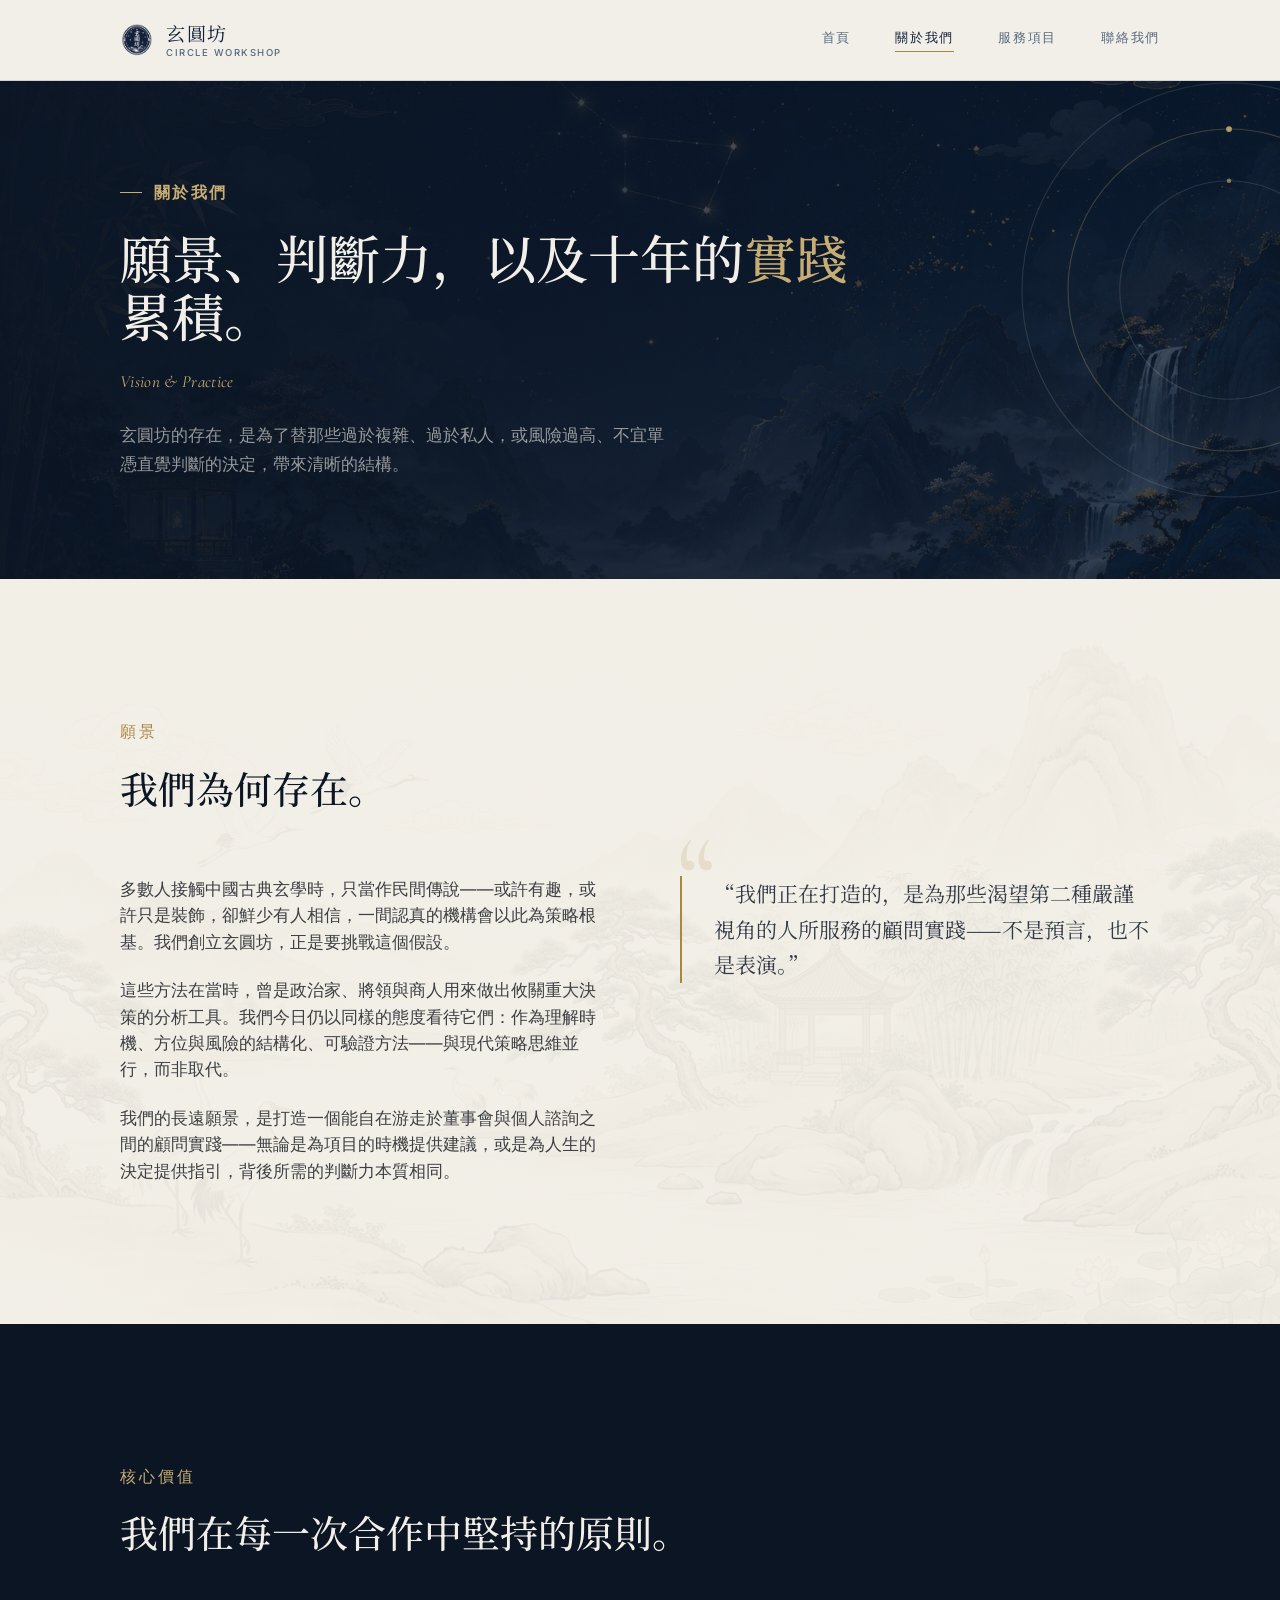
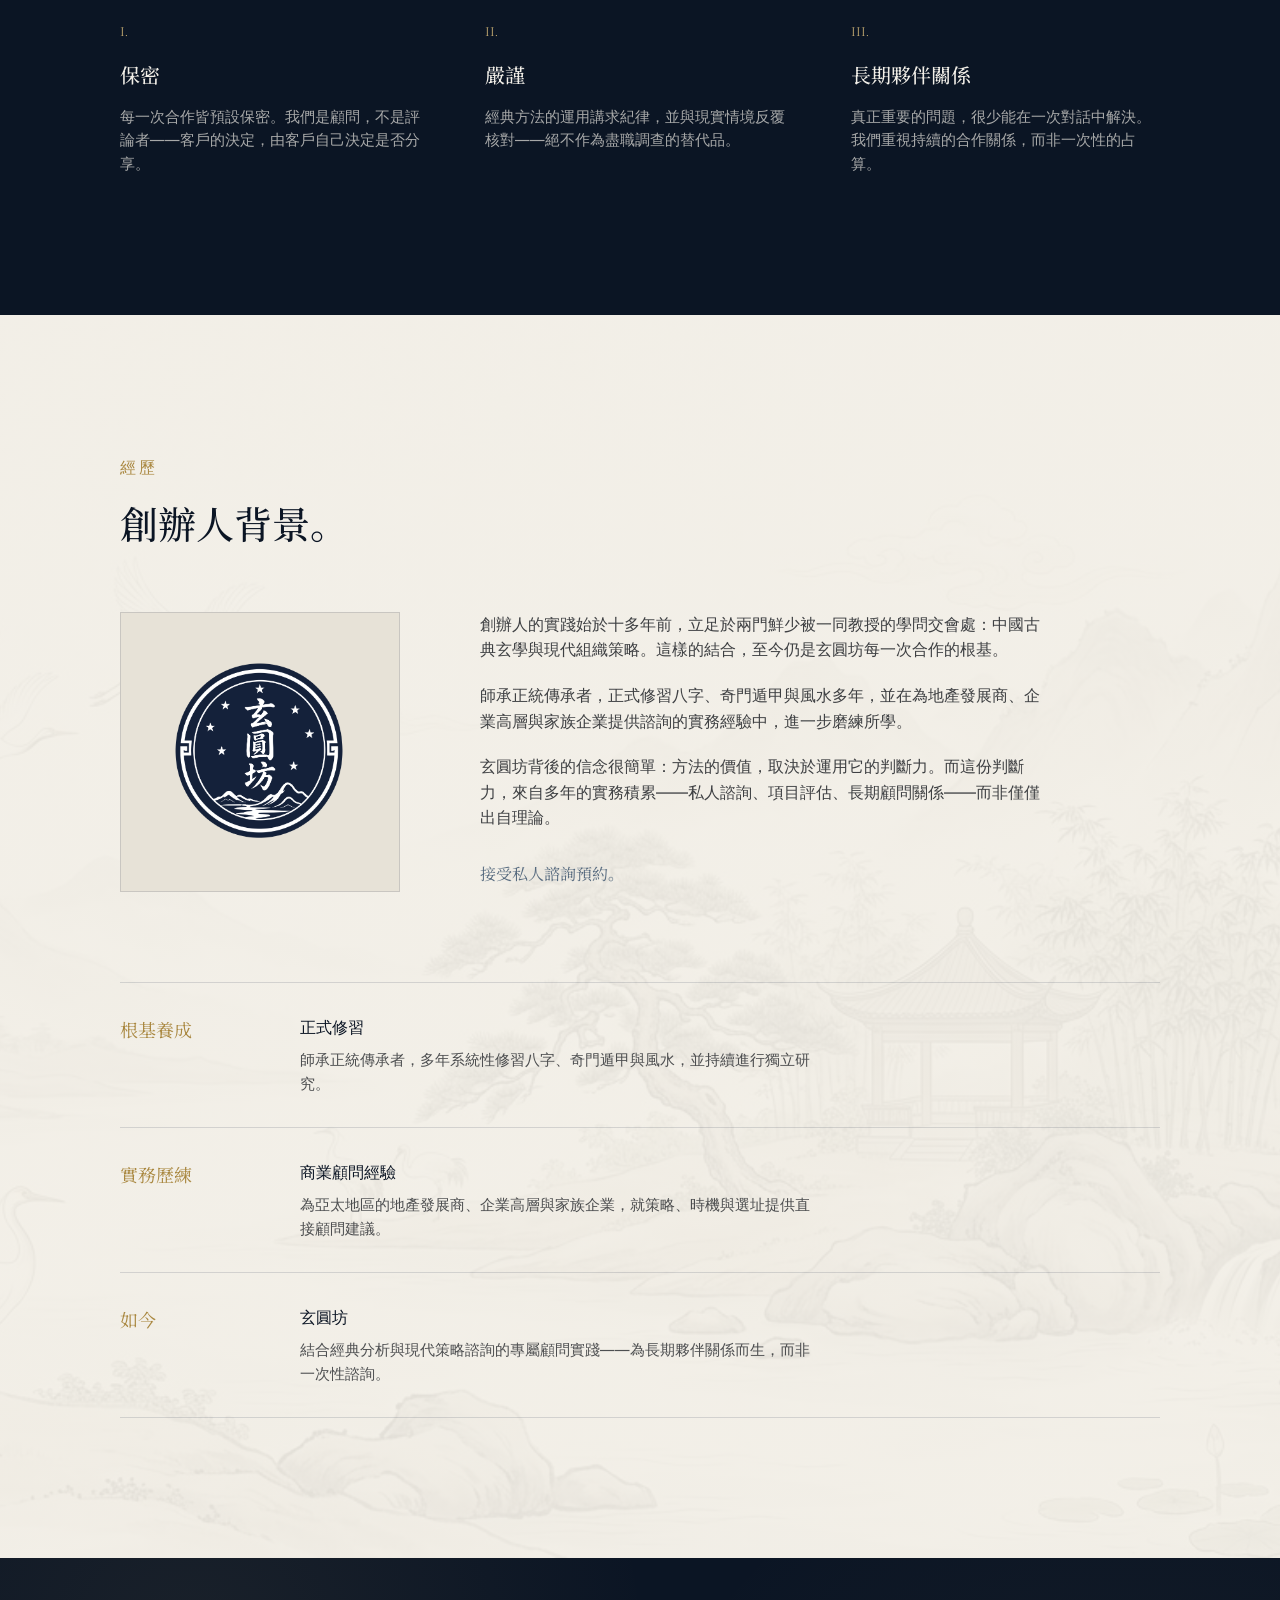
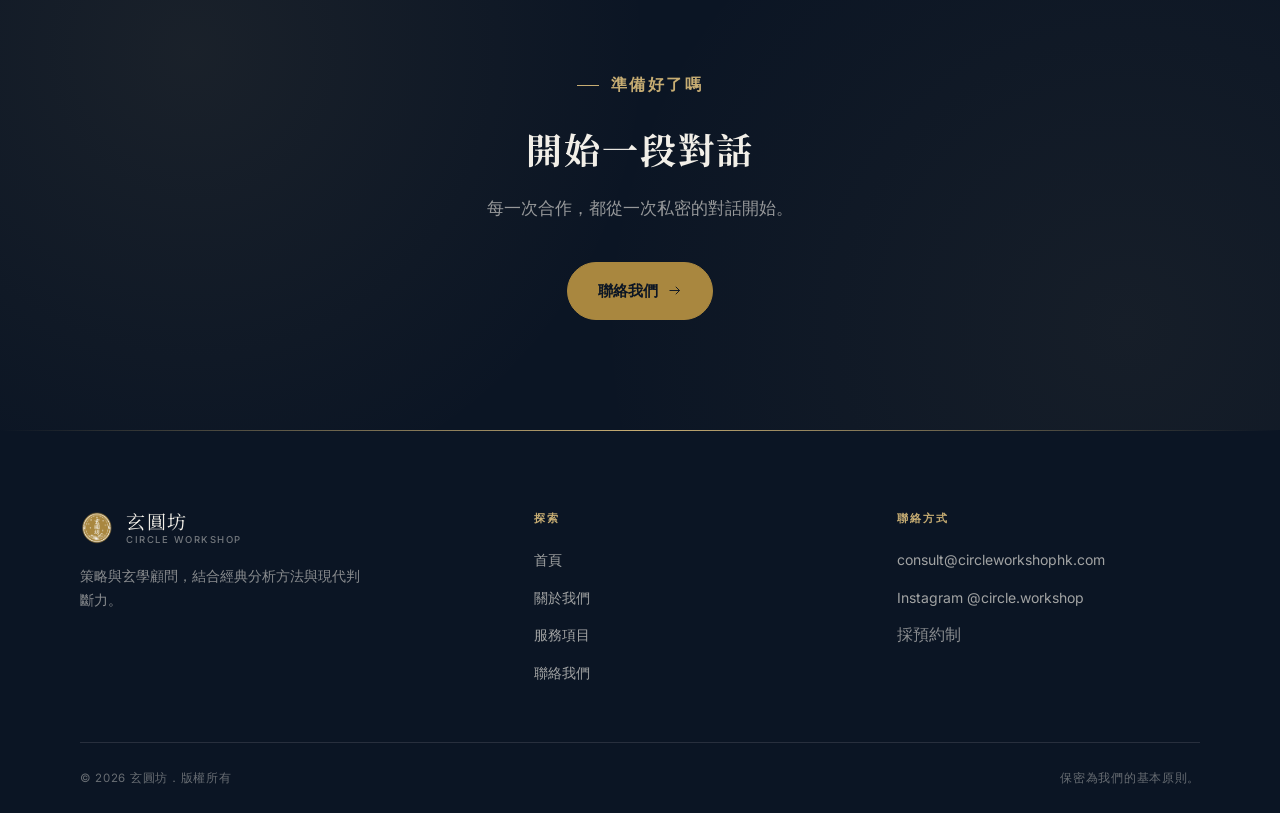
==== about.html @ 32c82531 "Add files via upload" ====
<!DOCTYPE html>
<html lang="zh-Hant">
<head>
<meta charset="UTF-8">
<meta name="viewport" content="width=device-width, initial-scale=1.0">
<title>關於我們 — 玄圓坊</title>
<link rel="icon" href="images/logo.png">
<link rel="preconnect" href="https://fonts.googleapis.com">
<link rel="preconnect" href="https://fonts.gstatic.com" crossorigin>
<link href="https://fonts.googleapis.com/css2?family=Noto+Serif+SC:wght@300;400;600&family=Cormorant+Garamond:ital,wght@0,500;0,600;1,400&family=Inter:wght@300;400;500;600&display=swap" rel="stylesheet">
<link rel="stylesheet" href="style.css">
</head>
<body>

<header id="siteHeader">
  <nav class="wrap">
    <a href="index.html" class="brand-mark">
      <img src="images/logo.png" alt="玄圓坊">
      <span class="brand-text">
        <span class="brand-cn">玄圓坊</span>
        <span class="brand-en">Circle Workshop</span>
      </span>
    </a>
    <div class="nav-links" id="navLinks">
      <a href="index.html">首頁</a>
      <a href="about.html" class="active">關於我們</a>
      <a href="services.html">服務項目</a>
      <a href="contact.html">聯絡我們</a>
    </div>
    <button class="nav-toggle" id="navToggle" aria-label="Toggle menu">
      <span></span><span></span><span></span>
    </button>
  </nav>
</header>

<section class="page-hero">
  <div class="wrap">
    <div class="page-hero-decor" aria-hidden="true">
      <svg viewBox="0 0 400 400" fill="none">
        <circle class="orbit-ring" cx="200" cy="200" r="180"/>
        <circle class="orbit-ring gold arc-draw" cx="200" cy="200" r="140"/>
        <circle class="orbit-ring" cx="200" cy="200" r="95"/>
        <g class="orbit-spin-mid" style="transform-origin:200px 200px;">
          <circle class="orbit-dot" cx="380" cy="200" r="3"/>
        </g>
        <g class="orbit-spin-slow" style="transform-origin:200px 200px;">
          <circle class="orbit-dot" cx="200" cy="60" r="2.5"/>
        </g>
        <g class="orbit-spin-fast" style="transform-origin:200px 200px;">
          <circle class="orbit-dot" cx="200" cy="105" r="2" opacity="0.7"/>
        </g>
      </svg>
    </div>
    <div class="eyebrow">關於我們</div>
    <h1>願景、判斷力，以及十年的<em style="font-style:normal;color:var(--gold-soft);">實踐</em>累積。</h1>
    <div class="cn-sub">Vision &amp; Practice</div>
    <p class="lede">玄圓坊的存在，是為了替那些過於複雜、過於私人，或風險過高、不宜單憑直覺判斷的決定，帶來清晰的結構。</p>
  </div>
</section>

<section class="philosophy">
  <div class="wrap">
    <div class="section-head reveal">
      <div class="section-eyebrow">願景</div>
      <h2 class="section-title">我們為何存在。</h2>
    </div>
    <div class="philosophy-grid">
      <div class="reveal">
        <p>多數人接觸中國古典玄學時，只當作民間傳說——或許有趣，或許只是裝飾，卻鮮少有人相信，一間認真的機構會以此為策略根基。我們創立玄圓坊，正是要挑戰這個假設。</p>
        <p>這些方法在當時，曾是政治家、將領與商人用來做出攸關重大決策的分析工具。我們今日仍以同樣的態度看待它們：作為理解時機、方位與風險的結構化、可驗證方法——與現代策略思維並行，而非取代。</p>
        <p>我們的長遠願景，是打造一個能自在游走於董事會與個人諮詢之間的顧問實踐——無論是為項目的時機提供建議，或是為人生的決定提供指引，背後所需的判斷力本質相同。</p>
      </div>
      <div class="reveal quote-block">
        <p>&ldquo;我們正在打造的，是為那些渴望第二種嚴謹視角的人所服務的顧問實踐——不是預言，也不是表演。&rdquo;</p>
      </div>
    </div>
  </div>
</section>

<section class="values">
  <div class="wrap">
    <div class="section-head reveal">
      <div class="section-eyebrow">核心價值</div>
      <h2 class="section-title">我們在每一次合作中堅持的原則。</h2>
    </div>
    <div class="value-grid reveal">
      <div class="value-item">
        <div class="v-num">I.</div>
        <h3>保密</h3>
        <p>每一次合作皆預設保密。我們是顧問，不是評論者——客戶的決定，由客戶自己決定是否分享。</p>
      </div>
      <div class="value-item">
        <div class="v-num">II.</div>
        <h3>嚴謹</h3>
        <p>經典方法的運用講求紀律，並與現實情境反覆核對——絕不作為盡職調查的替代品。</p>
      </div>
      <div class="value-item">
        <div class="v-num">III.</div>
        <h3>長期夥伴關係</h3>
        <p>真正重要的問題，很少能在一次對話中解決。我們重視持續的合作關係，而非一次性的占算。</p>
      </div>
    </div>
  </div>
</section>

<section id="founder" class="founder">
  <div class="wrap">
    <div class="section-head reveal">
      <div class="section-eyebrow">經歷</div>
      <h2 class="section-title">創辦人背景。</h2>
    </div>
    <div class="founder-grid">
      <div class="reveal founder-mark">
        <img src="images/logo.png" alt="玄圓坊">
      </div>
      <div class="reveal founder-copy">
        <p>創辦人的實踐始於十多年前，立足於兩門鮮少被一同教授的學問交會處：中國古典玄學與現代組織策略。這樣的結合，至今仍是玄圓坊每一次合作的根基。</p>
        <p>師承正統傳承者，正式修習八字、奇門遁甲與風水多年，並在為地產發展商、企業高層與家族企業提供諮詢的實務經驗中，進一步磨練所學。</p>
        <p>玄圓坊背後的信念很簡單：方法的價值，取決於運用它的判斷力。而這份判斷力，來自多年的實務積累——私人諮詢、項目評估、長期顧問關係——而非僅僅出自理論。</p>
        <div class="founder-signoff">接受私人諮詢預約。</div>
      </div>
    </div>

    <div class="timeline reveal" style="margin-top:90px;">
      <div class="timeline-row">
        <div class="t-year">根基養成</div>
        <div class="t-copy">
          <h4>正式修習</h4>
          <p>師承正統傳承者，多年系統性修習八字、奇門遁甲與風水，並持續進行獨立研究。</p>
        </div>
      </div>
      <div class="timeline-row">
        <div class="t-year">實務歷練</div>
        <div class="t-copy">
          <h4>商業顧問經驗</h4>
          <p>為亞太地區的地產發展商、企業高層與家族企業，就策略、時機與選址提供直接顧問建議。</p>
        </div>
      </div>
      <div class="timeline-row">
        <div class="t-year">如今</div>
        <div class="t-copy">
          <h4>玄圓坊</h4>
          <p>結合經典分析與現代策略諮詢的專屬顧問實踐——為長期夥伴關係而生，而非一次性諮詢。</p>
        </div>
      </div>
    </div>
  </div>
</section>

<section class="cta-banner">
  <div class="wrap" style="text-align:center;">
    <div class="cta-eyebrow reveal in-view">準備好了嗎</div>
    <h2 class="cta-title reveal in-view">開始一段對話</h2>
    <p class="cta-sub reveal in-view">每一次合作，都從一次私密的對話開始。</p>
    <div class="cta-buttons reveal in-view">
      <a class="btn" href="contact.html">聯絡我們
        <svg viewBox="0 0 24 24" fill="none" stroke="currentColor" stroke-width="1.5"><path d="M4 12h16M14 6l6 6-6 6"/></svg>
      </a>
    </div>
  </div>
</section>

<footer>
  <div class="wrap footer-main">
    <div class="footer-brand">
      <div class="brand-mark">
        <img src="images/logo-gold.png" alt="玄圓坊">
        <span class="brand-text">
          <span class="brand-cn">玄圓坊</span>
          <span class="brand-en">Circle Workshop</span>
        </span>
      </div>
      <p>策略與玄學顧問，結合經典分析方法與現代判斷力。</p>
    </div>
    <div class="footer-col">
      <h4>探索</h4>
      <ul>
        <li><a href="index.html">首頁</a></li>
        <li><a href="about.html">關於我們</a></li>
        <li><a href="services.html">服務項目</a></li>
        <li><a href="contact.html">聯絡我們</a></li>
      </ul>
    </div>
    <div class="footer-col">
      <h4>聯絡方式</h4>
      <ul>
        <li><a href="mailto:consult@circleworkshophk.com">consult@circleworkshophk.com</a></li>
        <li><a href="https://instagram.com/circle.workshop" target="_blank" rel="noopener">Instagram @circle.workshop</a></li>
        <li>採預約制</li>
      </ul>
    </div>
  </div>
  <div class="wrap footer-bottom">
    <div>&copy; 2026 玄圓坊．版權所有</div>
    <div>保密為我們的基本原則。</div>
  </div>
</footer>

<script src="script.js"></script>
</body>
</html>
---- style.css ----
:root{
  --navy: #14213A;
  --navy-deep: #0B1524;
  --blue-grey: #55697E;
  --paper: #F2EFE8;
  --paper-dim: #E7E2D7;
  --gold: #A9873F;
  --gold-soft: #C7AD73;
  --ink: #171A1F;
  --line: rgba(20,33,58,0.14);
  --serif-cn: 'Noto Serif SC', serif;
  --serif-en: 'Cormorant Garamond', serif;
  --sans: 'Inter', -apple-system, sans-serif;
}

*{ margin:0; padding:0; box-sizing:border-box; }
html{ scroll-behavior:smooth; }

body{
  background:var(--paper);
  color:var(--ink);
  font-family:var(--sans);
  font-weight:400;
  line-height:1.6;
  overflow-x:hidden;
}

a{ color:inherit; text-decoration:none; }
::selection{ background:var(--gold-soft); color:var(--navy-deep); }
a:focus-visible, button:focus-visible, input:focus-visible, textarea:focus-visible{
  outline:2px solid var(--gold);
  outline-offset:4px;
}

.wrap{ max-width:1120px; margin:0 auto; padding:0 40px; }

/* ---------- NAV ---------- */
header{
  position:fixed; top:0; left:0; right:0; z-index:100;
  padding:22px 0;
  background:var(--paper);
  border-bottom:1px solid var(--line);
  transition:padding .4s ease, box-shadow .4s ease;
}
header.scrolled{
  padding:14px 0;
  box-shadow:0 8px 24px -18px rgba(11,21,36,0.25);
  border-bottom:1px solid var(--line);
}
nav.wrap{ display:flex; align-items:center; justify-content:space-between; }
.brand-mark{
  display:flex; align-items:center; gap:12px;
  font-family:var(--serif-cn); font-size:19px; letter-spacing:0.08em; color:var(--navy);
}
.brand-mark svg{ width:26px; height:26px; display:block; }
.brand-mark img{ width:34px; height:34px; display:block; }
.brand-text{ display:flex; flex-direction:column; line-height:1.2; gap:2px; }
.brand-cn{ font-family:var(--serif-cn); font-size:19px; letter-spacing:0.08em; }
.brand-en{
  font-family:var(--sans); font-size:9.5px; font-weight:500; letter-spacing:0.16em;
  text-transform:uppercase; color:var(--blue-grey);
}
.footer-brand .brand-en{ color:rgba(242,239,232,0.45); }

.nav-links{
  display:flex; gap:44px; font-size:12.5px;
  letter-spacing:0.14em; text-transform:uppercase; color:var(--blue-grey);
}
.nav-links a{ position:relative; padding-bottom:4px; transition:color .3s ease; }
.nav-links a:hover, .nav-links a.active{ color:var(--navy); }
.nav-links a::after{
  content:''; position:absolute; left:0; bottom:0; width:0; height:1px;
  background:var(--gold); transition:width .35s ease;
}
.nav-links a:hover::after, .nav-links a.active::after{ width:100%; }

.nav-toggle{
  display:none; background:none; border:none; cursor:pointer;
  width:28px; height:20px; position:relative;
}
.nav-toggle span{
  position:absolute; left:0; right:0; height:1px; background:var(--navy);
  transition:transform .3s ease, opacity .3s ease;
}
.nav-toggle span:nth-child(1){ top:0; }
.nav-toggle span:nth-child(2){ top:9px; }
.nav-toggle span:nth-child(3){ top:18px; }

@media (max-width:760px){
  .nav-links{
    position:fixed; top:0; right:0; height:100vh; width:min(280px,78vw);
    background:var(--navy-deep); flex-direction:column; justify-content:center;
    align-items:flex-start; gap:30px; padding:0 44px;
    transform:translateX(100%); transition:transform .45s ease; color:var(--paper);
  }
  .nav-links.open{ transform:translateX(0); }
  .nav-links a{ color:rgba(242,239,232,0.8); }
  .nav-links a:hover, .nav-links a.active{ color:var(--gold-soft); }
  .nav-toggle{ display:block; z-index:110; }
  header.menu-open .nav-toggle span:nth-child(1){ transform:translateY(9px) rotate(45deg); }
  header.menu-open .nav-toggle span:nth-child(2){ opacity:0; }
  header.menu-open .nav-toggle span:nth-child(3){ transform:translateY(-9px) rotate(-45deg); }
}

/* ---------- PAGE HERO (interior pages, dark) ---------- */
.page-hero{
  padding:180px 0 100px;
  text-align:left;
  position:relative;
  overflow:hidden;
  background:
    linear-gradient(100deg, rgba(11,21,36,0.94) 0%, rgba(11,21,36,0.82) 45%, rgba(11,21,36,0.55) 100%),
    var(--navy-deep) url('images/hero-bg.jpg') center 38% / cover no-repeat;
}
.page-hero-decor{
  position:absolute; top:50%; right:-14%; transform:translateY(-50%);
  width:min(460px, 44vw); height:min(460px, 44vw); pointer-events:none; z-index:1; opacity:0.9;
}
.eyebrow{
  display:flex; align-items:center; gap:12px;
  font-family:var(--sans); font-size:16px; font-weight:600; letter-spacing:0.15em; text-transform:uppercase;
  color:var(--gold-soft); margin-bottom:22px; position:relative; z-index:2;
}
.eyebrow::before{ content:''; width:22px; height:1px; background:var(--gold-soft); }
.page-hero h1{
  font-family:var(--serif-cn); font-weight:500;
  font-size:clamp(32px, 5vw, 52px); color:var(--paper); max-width:760px; line-height:1.12;
  position:relative; z-index:2;
}
.page-hero .cn-sub{
  font-family:var(--serif-en); font-style:italic; font-size:17px; letter-spacing:0.02em;
  color:var(--gold-soft); margin-top:24px; position:relative; z-index:2;
}
.page-hero p.lede{
  font-family:var(--sans); font-weight:400; font-size:16.5px; line-height:1.75;
  color:rgba(242,239,232,0.6); max-width:560px; margin-top:26px; position:relative; z-index:2;
}

/* ---------- CTA BANNER TEXT (dedicated, avoids hero-class collisions) ---------- */
.cta-eyebrow{
  display:inline-flex; align-items:center; gap:12px; justify-content:center;
  font-family:var(--sans); font-size:16px; font-weight:600; letter-spacing:0.15em; text-transform:uppercase;
  color:var(--gold-soft); margin-bottom:22px;
}
.cta-eyebrow::before{ content:''; width:22px; height:1px; background:var(--gold-soft); }
.cta-title{
  font-family:var(--serif-cn); font-size:clamp(26px,3.6vw,36px); color:var(--paper);
  letter-spacing:0.06em; margin-bottom:16px;
}
.cta-sub{
  font-family:var(--sans); font-weight:300; font-size:16.5px; line-height:1.7;
  color:rgba(242,239,232,0.6); max-width:460px; margin:0 auto 40px;
}
.cta-buttons{ display:flex; gap:16px; justify-content:center; flex-wrap:wrap; }

/* ---------- HOME HERO (dark, left-aligned) ---------- */
.hero{
  min-height:100vh; display:flex; align-items:center; position:relative;
  overflow:hidden; padding:150px 0 100px;
  background:
    linear-gradient(100deg, rgba(11,21,36,0.8) 0%, rgba(11,21,36,0.62) 45%, rgba(11,21,36,0.3) 100%),
    var(--navy-deep) url('images/hero-bg.jpg') center 38% / cover no-repeat;
}
.hero-decor{
  position:absolute; top:50%; right:-8%; transform:translateY(-50%);
  width:min(680px, 60vw); height:min(680px, 60vw); pointer-events:none; z-index:1;
}
.orbit-ring{ fill:none; stroke:rgba(242,239,232,0.14); stroke-width:1; }
.orbit-ring.gold{ stroke:var(--gold-soft); opacity:0.3; }
.orbit-dot{ fill:var(--gold-soft); }
@media (prefers-reduced-motion: no-preference){
  .orbit-spin-slow{ animation:spin 200s linear infinite; }
  .orbit-spin-mid{ animation:spin 120s linear infinite reverse; }
  .orbit-spin-fast{ animation:spin 70s linear infinite; }
  @keyframes spin{ to{ transform:rotate(360deg); } }
  .arc-draw{ stroke-dasharray:1400; stroke-dashoffset:1400; animation:draw 2.6s cubic-bezier(.4,0,.2,1) forwards; }
  .arc-draw.delay1{ animation-delay:.3s; }
  .arc-draw.delay2{ animation-delay:.55s; }
  @keyframes draw{ to{ stroke-dashoffset:0; } }
}

.hero-inner{
  position:relative; z-index:2;
  max-width:660px;
}
.hero-eyebrow{
  display:flex; align-items:center; gap:12px;
  font-family:var(--sans); font-size:16px; font-weight:600; letter-spacing:0.15em; text-transform:uppercase;
  color:var(--gold-soft); margin-bottom:26px; opacity:0; animation:fadeUp .9s ease forwards .2s;
}
.hero-eyebrow::before{ content:''; width:22px; height:1px; background:var(--gold-soft); }

.hero-couplet{
  display:flex; align-items:baseline; gap:16px; flex-wrap:wrap;
  margin-bottom:28px; opacity:0; animation:fadeUp 1s ease forwards .4s;
}
.couplet-cn{ font-family:var(--serif-cn); font-size:20px; color:var(--gold-soft); letter-spacing:0.05em; }
.couplet-en{ font-family:var(--sans); font-size:14px; color:rgba(242,239,232,0.5); font-weight:300; }

.hero-headline{
  font-family:var(--serif-cn); font-weight:500; font-size:clamp(34px, 5vw, 56px);
  line-height:1.1; color:var(--paper); margin-bottom:30px; letter-spacing:-0.01em;
  opacity:0; animation:fadeUp 1.05s ease forwards .55s;
}
.hero-headline em{ font-style:italic; color:var(--gold-soft); font-weight:500; }

.hero-lede{
  font-family:var(--sans); font-size:16.5px; font-weight:400; line-height:1.75;
  color:rgba(242,239,232,0.62); max-width:520px; margin-bottom:44px;
  opacity:0; animation:fadeUp 1.05s ease forwards .75s;
}

.hero-cta{ display:flex; gap:16px; flex-wrap:wrap; opacity:0; animation:fadeUp 1.05s ease forwards .95s; }

@keyframes fadeUp{ from{ opacity:0; transform:translateY(16px); } to{ opacity:1; transform:translateY(0); } }

.btn{
  display:inline-flex; align-items:center; gap:9px;
  font-family:var(--sans); font-weight:600; font-size:15px; letter-spacing:0; text-transform:none;
  color:var(--navy-deep); background:var(--gold); border:1px solid var(--gold);
  border-radius:999px; padding:16px 30px; cursor:pointer;
  transition:transform .3s ease, box-shadow .3s ease, background .3s ease, border-color .3s ease;
}
.btn:hover{ background:var(--gold-soft); border-color:var(--gold-soft); transform:translateY(-2px); box-shadow:0 14px 28px -14px rgba(169,135,63,0.55); color:var(--navy-deep); }
.btn svg{ width:15px; height:15px; transition:transform .35s ease; }
.btn:hover svg{ transform:translateX(4px); }
.btn.ghost{ background:transparent; border-color:rgba(20,33,58,0.28); color:var(--navy); }
.btn.ghost:hover{ background:rgba(20,33,58,0.05); box-shadow:none; }
.btn.on-dark{ background:transparent; border-color:rgba(242,239,232,0.35); color:var(--paper); }
.btn.on-dark:hover{ background:rgba(242,239,232,0.08); border-color:var(--paper); box-shadow:none; }

/* ---------- SECTION SHELL ---------- */
section{ padding:140px 0; position:relative; }
#services{
  background-color:var(--paper);
  background-image:
    linear-gradient(rgba(242,239,232,0.93), rgba(242,239,232,0.93)),
    url('images/section-bg.jpg');
  background-size:cover, cover;
  background-position:center, center 55%;
  background-repeat:no-repeat, no-repeat;
}
.service-listing{
  background-color:var(--paper);
  background-image:
    linear-gradient(rgba(242,239,232,0.93), rgba(242,239,232,0.93)),
    url('images/section-bg.jpg');
  background-size:cover, cover;
  background-position:center, center 60%;
  background-repeat:no-repeat, no-repeat;
}
.section-head{ margin-bottom:64px; }
.section-eyebrow{ font-size:16px; letter-spacing:0.18em; text-transform:uppercase; color:var(--gold); margin-bottom:18px; }
.section-title{ font-family:var(--serif-cn); font-weight:500; font-size:clamp(26px, 3.4vw, 38px); color:var(--navy-deep); max-width:640px; line-height:1.3; }
.title-row{ display:flex; align-items:center; gap:28px; flex-wrap:wrap; }
.bigdipper-icon svg{ width:76px; height:auto; opacity:0.85; }
.section-intro{ font-size:16px; font-weight:400; line-height:1.8; color:var(--ink); opacity:0.75; max-width:620px; margin-top:20px; }

.reveal{ opacity:0; transform:translateY(28px); transition:opacity .9s ease, transform .9s ease; }
.reveal.in-view{ opacity:1; transform:translateY(0); }

/* ---------- PHILOSOPHY / TEXT BLOCKS ---------- */
.philosophy{
  background-color:var(--paper);
  background-image:
    linear-gradient(rgba(242,239,232,0.93), rgba(242,239,232,0.93)),
    url('images/section-bg.jpg');
  background-size:cover, cover;
  background-position:center, center 30%;
  background-repeat:no-repeat, no-repeat;
}
.philosophy-grid{ display:grid; grid-template-columns:1fr 1fr; gap:80px; align-items:start; }
.philosophy p{ font-size:16.5px; color:var(--ink); opacity:0.82; margin-bottom:22px; max-width:480px; }
.philosophy p:last-child{ margin-bottom:0; }
.quote-block{ border-left:2px solid var(--gold); padding-left:32px; position:relative; }
.quote-block::before{
  content:'\201C';
  position:absolute; left:-6px; top:-58px;
  font-family:var(--serif-en); font-size:120px; color:var(--gold);
  opacity:0.16; line-height:1; pointer-events:none;
}
.quote-block p{ font-family:var(--serif-cn); font-style:normal; font-size:21px; color:var(--navy-deep); line-height:1.7; max-width:440px; position:relative; z-index:1; }
.quote-attr{
  margin-top:20px; font-size:11.5px; letter-spacing:0.14em; text-transform:uppercase; color:var(--blue-grey);
}

/* ---------- PROCESS / HOW WE WORK ---------- */
.process{
  background-color:var(--navy-deep);
  overflow:hidden;
  background-image:
    linear-gradient(rgba(11,21,36,0.94), rgba(11,21,36,0.94)),
    url('images/section-bg.jpg');
  background-size:cover, cover;
  background-position:center, center 70%;
  background-repeat:no-repeat, no-repeat;
}
.process .section-eyebrow{ color:var(--gold-soft); }
.process .section-title{ color:var(--paper); }
.process-list{
  margin-top:20px; position:relative;
}
.process-list::before{
  content:''; position:absolute; left:29px; top:14px; bottom:14px; width:1px;
  background:rgba(242,239,232,0.16);
}
.process-step{
  display:grid; grid-template-columns:60px 1fr; gap:32px;
  padding:34px 0; position:relative;
}
.process-num{
  width:60px; height:60px; border-radius:50%; border:1px solid var(--gold-soft);
  display:flex; align-items:center; justify-content:center;
  font-family:var(--serif-en); font-size:19px; color:var(--gold-soft);
  background:var(--navy-deep); position:relative; z-index:1; flex-shrink:0;
}
.process-copy h3{
  font-family:var(--serif-cn); font-size:21px; font-weight:500; color:var(--paper); margin-bottom:10px;
}
.process-copy p{ font-size:15px; color:rgba(242,239,232,0.62); max-width:520px; }

@media (max-width:600px){
  .process-step{ grid-template-columns:44px 1fr; gap:20px; }
  .process-num{ width:44px; height:44px; font-size:15px; }
  .process-list::before{ left:21px; }
}
.service-cards{ display:grid; grid-template-columns:repeat(2, 1fr); gap:2px; background:var(--line); border:1px solid var(--line); }
.service-card{
  background:var(--paper); padding:44px 40px; display:flex; flex-direction:column; gap:18px;
  transition:background .35s ease, transform .35s ease, box-shadow .35s ease;
  position:relative;
}
.service-card::before{
  content:''; position:absolute; top:0; left:0; right:0; height:3px;
  background:var(--gold); transform:scaleX(0); transform-origin:left; transition:transform .4s ease; z-index:2;
}
.service-card::after{
  content:''; position:absolute; inset:0; z-index:-1;
  background-image:
    linear-gradient(rgba(242,239,232,0.88), rgba(242,239,232,0.88)),
    var(--card-img);
  background-size:cover; background-position:center; background-repeat:no-repeat;
  opacity:0; transition:opacity .55s ease;
}
.service-card:hover::after{ opacity:1; }
.service-card:hover{
  background:var(--paper-dim);
  transform:translateY(-4px);
  box-shadow:0 22px 40px -26px rgba(11,21,36,0.35);
  z-index:2;
}
.service-card:hover::before{ transform:scaleX(1); }
.service-card .icon-circle{
  width:42px; height:42px; border-radius:50%; border:1px solid var(--line);
  display:flex; align-items:center; justify-content:center; background:var(--paper);
}
.service-card .icon-circle svg{ width:20px; height:20px; }
.service-card .card-top{ display:flex; align-items:center; justify-content:space-between; }
.service-card .price-tag{
  font-family:var(--sans); font-weight:600; font-size:13px; color:var(--gold); letter-spacing:0.02em; white-space:nowrap;
}
.service-card .cn-label{ font-family:var(--serif-cn); font-size:12.5px; color:var(--blue-grey); opacity:0.7; }
.service-card h3{ font-family:var(--serif-cn); font-size:21px; font-weight:500; color:var(--navy-deep); }
.service-card p{ font-size:14.5px; color:var(--ink); opacity:0.72; max-width:380px; flex:1; }
.service-card .learn-more{
  font-size:11.5px; letter-spacing:0.16em; text-transform:uppercase; color:var(--navy);
  display:inline-flex; align-items:center; gap:8px; margin-top:6px; width:fit-content;
  border-bottom:1px solid transparent; transition:border-color .3s ease;
}
.service-card .learn-more:hover{ border-color:var(--gold); }
.service-card .learn-more svg{ width:12px; height:12px; }

@media (max-width:760px){ .service-cards{ grid-template-columns:1fr; } }

/* ---------- DETAILED SERVICES (services.html) ---------- */
.service-detail{
  display:grid; grid-template-columns:260px 1fr; gap:44px;
  padding:70px 40px; border-bottom:1px solid var(--line);
  background-size:cover; background-position:center; background-repeat:no-repeat;
}
.service-detail:first-of-type{ border-top:1px solid var(--line); }
.service-detail .sd-label{ position:sticky; top:120px; align-self:start; }
.service-detail .sd-body{ border-left:1px solid rgba(20,33,58,0.22); padding-left:36px; }
.service-detail .sd-mark{
  width:52px; height:52px; margin-bottom:22px; border-radius:50%;
  border:1px solid var(--line); display:flex; align-items:center; justify-content:center; background:var(--paper-dim);
}
.service-detail .sd-mark svg{ width:26px; height:26px; }
.service-detail .sd-name{ font-family:var(--serif-cn); font-size:25px; font-weight:500; color:var(--navy-deep); line-height:1.3; }
.service-detail .sd-cn{ font-family:var(--serif-cn); font-size:15px; color:var(--blue-grey); margin-top:6px; }
.service-detail .sd-price{
  display:inline-block; margin-top:18px; font-family:var(--sans); font-weight:600; font-size:15px; color:var(--gold);
  border-top:1px solid var(--line); padding-top:14px;
}
.service-detail .sd-price .fee-note{
  display:block; font-family:var(--sans); font-size:10.5px; letter-spacing:0.08em; text-transform:uppercase;
  color:var(--blue-grey); margin-top:4px;
}
.sd-body p{ font-size:16px; color:var(--ink); opacity:0.8; margin-bottom:20px; max-width:620px; }
.sd-body h4{
  font-size:11.5px; letter-spacing:0.16em; text-transform:uppercase; color:var(--gold);
  margin:28px 0 12px;
}
.sd-body ul{ list-style:none; }
.sd-body li{
  font-size:15px; color:var(--ink); opacity:0.8; padding-left:20px; position:relative; margin-bottom:10px; max-width:600px;
}
.sd-body li::before{ content:''; position:absolute; left:0; top:9px; width:6px; height:1px; background:var(--gold); }

@media (max-width:820px){
  .service-detail{ grid-template-columns:1fr; gap:20px; }
  .service-detail .sd-label{ position:static; }
  .service-detail .sd-body{ border-left:none; padding-left:0; }
}

.fee-disclaimer{
  margin-top:50px; padding-top:36px; border-top:1px solid var(--line);
  font-size:13px; color:var(--blue-grey); max-width:680px; line-height:1.7;
}
.fee-disclaimer .cn{ font-family:var(--serif-cn); display:block; margin-bottom:6px; color:var(--navy); }

/* ---------- FOUNDER / ABOUT ---------- */
.founder{
  background-color:var(--paper);
  background-image:
    linear-gradient(rgba(242,239,232,0.93), rgba(242,239,232,0.93)),
    url('images/section-bg.jpg');
  background-size:cover, cover;
  background-position:center, center 40%;
  background-repeat:no-repeat, no-repeat;
}
.founder-grid{ display:grid; grid-template-columns:280px 1fr; gap:80px; align-items:start; }
.founder-mark{ width:100%; aspect-ratio:1/1; border:1px solid var(--line); display:flex; align-items:center; justify-content:center; background:var(--paper-dim); padding:14%; }
.founder-mark svg{ width:52%; height:52%; }
.founder-mark img{ width:100%; height:100%; object-fit:contain; }
.founder-copy .section-eyebrow{ margin-bottom:10px; }
.founder-name{ font-family:var(--serif-cn); font-size:25px; color:var(--navy-deep); margin-bottom:26px; font-weight:500; }
.founder-copy p{ font-size:16px; color:var(--ink); opacity:0.82; margin-bottom:20px; max-width:560px; }
.founder-copy p:last-child{ margin-bottom:0; }
.founder-signoff{ margin-top:30px; font-family:var(--serif-cn); font-style:normal; font-size:16px; color:var(--blue-grey); }

@media (max-width:760px){
  .founder-grid{ grid-template-columns:1fr; }
  .founder-mark{ max-width:180px; }
}

/* ---------- VISION / VALUES (about.html) ---------- */
.values{ background:var(--navy-deep); color:var(--paper); }
.values .section-eyebrow{ color:var(--gold-soft); }
.values .section-title{ color:var(--paper); }
.value-grid{ display:grid; grid-template-columns:repeat(3, 1fr); gap:56px; margin-top:20px; }
.value-item .v-num{ font-family:var(--serif-en); font-size:14px; color:var(--gold-soft); margin-bottom:16px; }
.value-item h3{ font-family:var(--serif-cn); font-size:20px; font-weight:500; margin-bottom:14px; }
.value-item p{ font-size:14.5px; color:rgba(242,239,232,0.68); }
@media (max-width:820px){ .value-grid{ grid-template-columns:1fr; gap:40px; } }

.timeline{ border-top:1px solid var(--line); margin-top:20px; }
.timeline-row{ display:grid; grid-template-columns:140px 1fr; gap:40px; padding:32px 0; border-bottom:1px solid var(--line); }
.timeline-row .t-year{ font-family:var(--serif-cn); font-size:18px; color:var(--gold); }
.timeline-row .t-copy h4{ font-size:16px; color:var(--navy-deep); margin-bottom:8px; font-weight:500; }
.timeline-row .t-copy p{ font-size:14.5px; color:var(--ink); opacity:0.75; max-width:520px; }
@media (max-width:600px){ .timeline-row{ grid-template-columns:1fr; gap:8px; } }

/* ---------- CONTACT ---------- */
.contact{ background:var(--navy); color:var(--paper); }
.contact-grid{ display:grid; grid-template-columns:1fr 1fr; gap:80px; }
.contact .section-eyebrow{ color:var(--gold-soft); }
.contact-title{ font-family:var(--serif-cn); font-size:clamp(26px, 3.4vw, 36px); letter-spacing:0.06em; margin-bottom:20px; color:var(--paper); }
.contact-sub{ font-family:var(--serif-cn); font-style:normal; font-size:17px; color:rgba(242,239,232,0.72); max-width:440px; margin-bottom:36px; }
.contact-details{ display:flex; flex-direction:column; gap:26px; margin-top:20px; }
.contact-details .cd-item{ font-size:14px; color:rgba(242,239,232,0.7); }
.contact-details .cd-label{ display:block; font-size:11px; letter-spacing:0.16em; text-transform:uppercase; color:var(--gold-soft); margin-bottom:6px; }

.contact-form{ display:flex; flex-direction:column; gap:22px; }
.field{ display:flex; flex-direction:column; gap:8px; }
.field label{ font-size:11px; letter-spacing:0.18em; text-transform:uppercase; color:rgba(242,239,232,0.6); }
.field input, .field textarea, .field select{
  background:transparent; border:none; border-bottom:1px solid rgba(242,239,232,0.3);
  color:var(--paper); font-family:var(--sans); font-size:15px; padding:10px 2px; resize:none;
  transition:border-color .3s ease;
}
.field select option{ color:var(--ink); }
.field input:focus, .field textarea:focus, .field select:focus{ outline:none; border-color:var(--gold-soft); }
.field input::placeholder, .field textarea::placeholder{ color:rgba(242,239,232,0.32); }
.contact-form .btn{ align-self:flex-start; margin-top:10px; }
.contact-note{ margin-top:36px; font-size:12.5px; letter-spacing:0.05em; color:rgba(242,239,232,0.45); }

@media (max-width:820px){ .contact-grid{ grid-template-columns:1fr; gap:50px; } }

/* ---------- CTA BANNER (home -> contact) ---------- */
.cta-banner{
  background-color:var(--navy-deep); color:var(--paper); text-align:center; padding:110px 0;
  background-image:
    radial-gradient(circle at 15% 20%, rgba(199,173,115,0.08) 0, transparent 40%),
    radial-gradient(circle at 88% 78%, rgba(199,173,115,0.06) 0, transparent 45%);
}

/* ---------- FOOTER ---------- */
footer{ background:var(--navy-deep); color:rgba(242,239,232,0.55); padding:0; position:relative; }
footer::before{
  content:''; position:absolute; top:0; left:0; right:0; height:1px;
  background:linear-gradient(to right, transparent, var(--gold-soft), transparent);
}
.footer-main{
  display:grid; grid-template-columns:1.3fr 1fr 1fr; gap:60px;
  padding:80px 0 56px;
}
.footer-brand .brand-mark{ color:var(--paper); margin-bottom:18px; }
.footer-brand p{ font-size:14px; color:rgba(242,239,232,0.55); max-width:280px; line-height:1.7; }
.footer-col h4{
  font-size:11px; letter-spacing:0.18em; text-transform:uppercase; color:var(--gold-soft);
  margin-bottom:20px;
}
.footer-col ul{ list-style:none; display:flex; flex-direction:column; gap:12px; }
.footer-col a{ font-size:14px; color:rgba(242,239,232,0.65); transition:color .3s ease; }
.footer-col a:hover{ color:var(--paper); }
.footer-bottom{
  border-top:1px solid rgba(242,239,232,0.12);
  padding:26px 0;
  display:flex; align-items:center; justify-content:space-between;
  font-size:11.5px; letter-spacing:0.06em; color:rgba(242,239,232,0.4);
  flex-wrap:wrap; gap:14px;
}
@media (max-width:820px){
  .footer-main{ grid-template-columns:1fr 1fr; gap:40px; }
  .footer-brand{ grid-column:1 / -1; }
}
@media (max-width:560px){
  .footer-main{ grid-template-columns:1fr; }
  .footer-bottom{ flex-direction:column; text-align:center; }
}

@media (max-width:900px){
  .philosophy-grid, .founder-grid{ grid-template-columns:1fr; gap:48px; }
  section{ padding:100px 0; }
  .wrap{ padding:0 24px; }
  .hero-decor, .page-hero-decor{ display:none; }
}
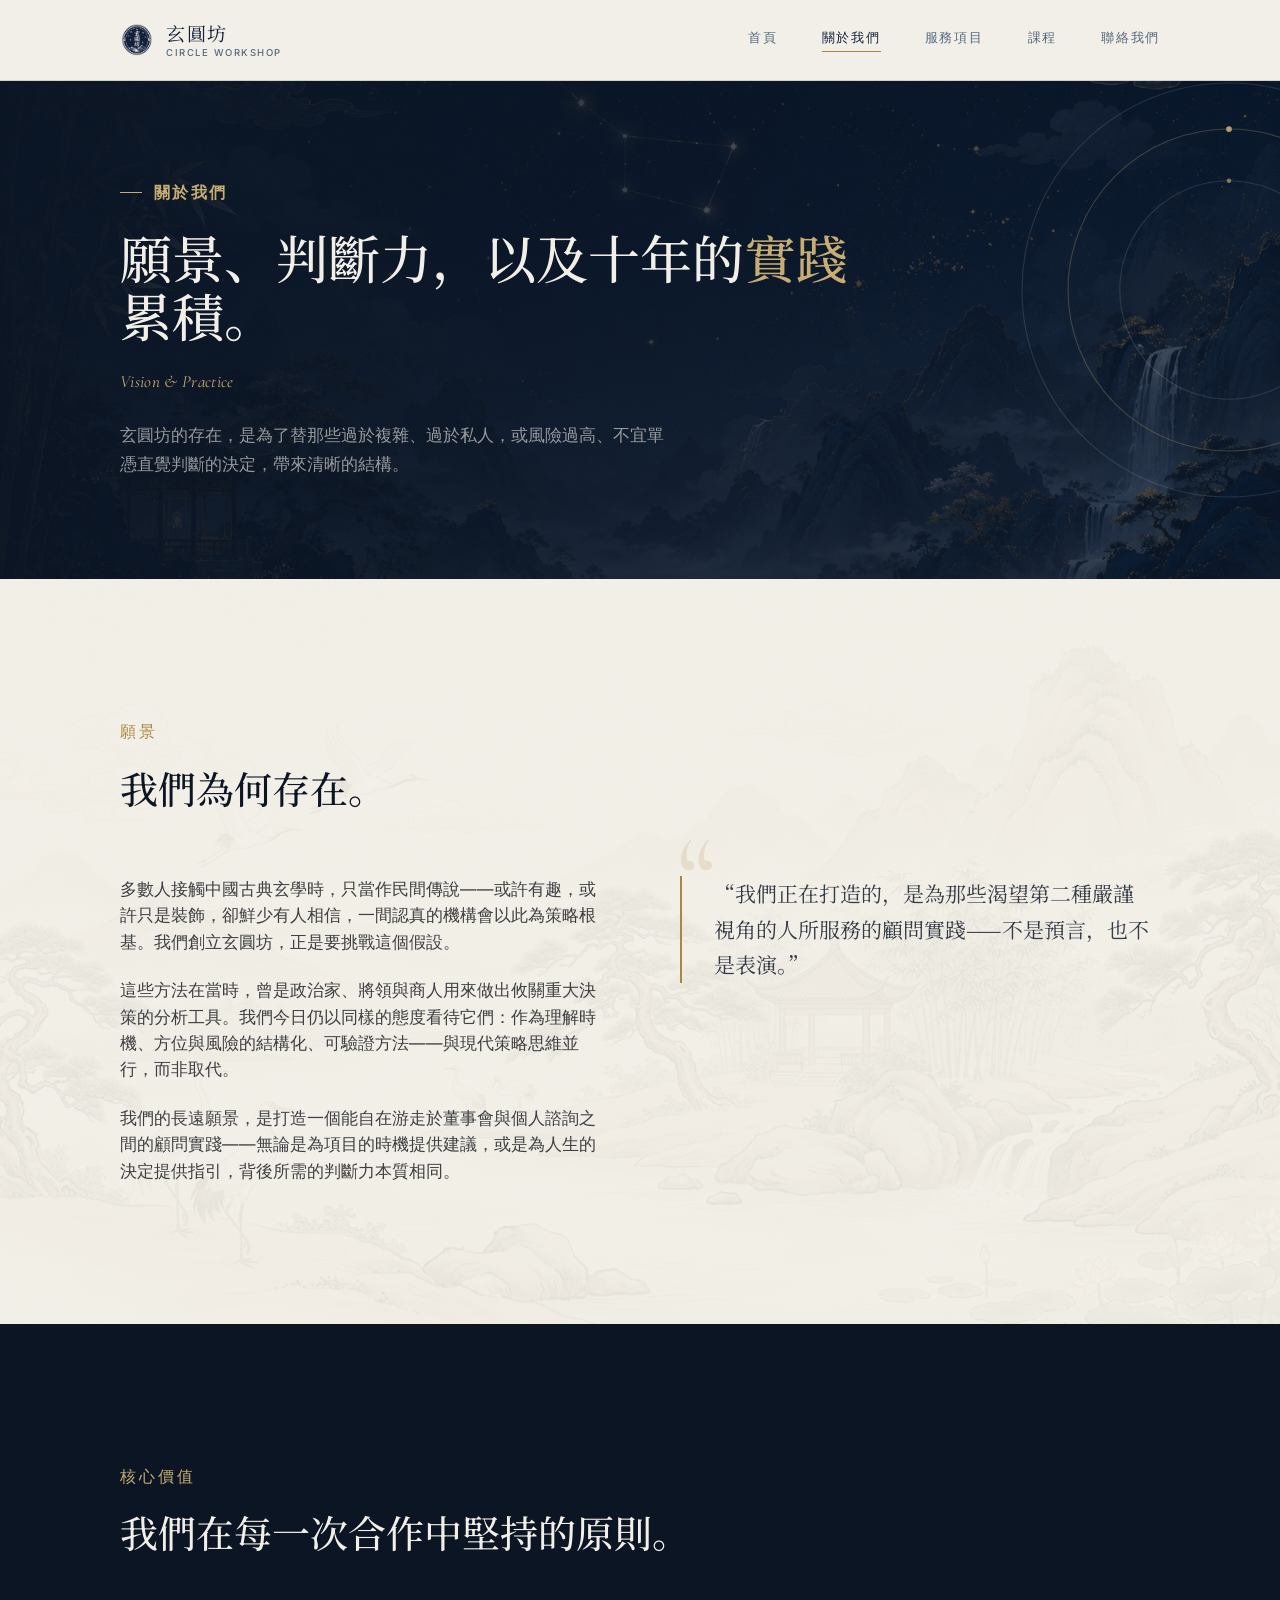
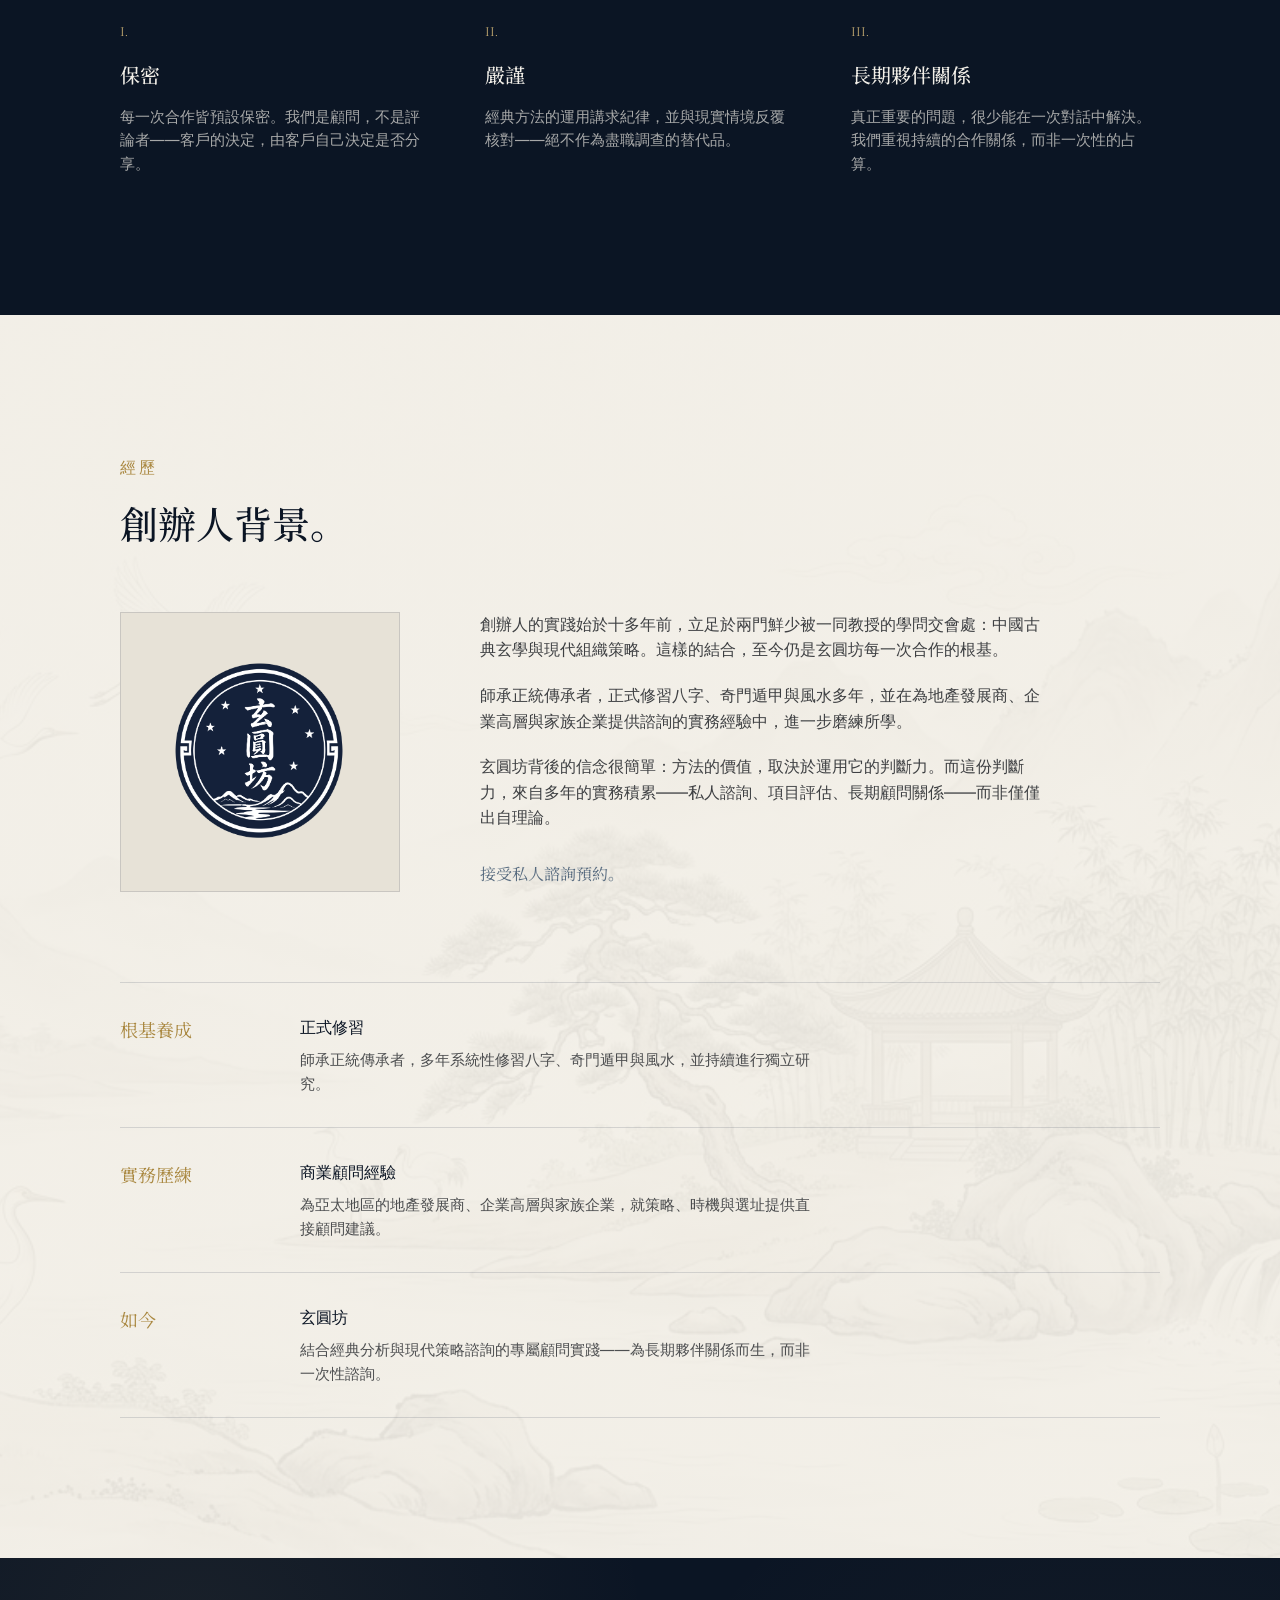
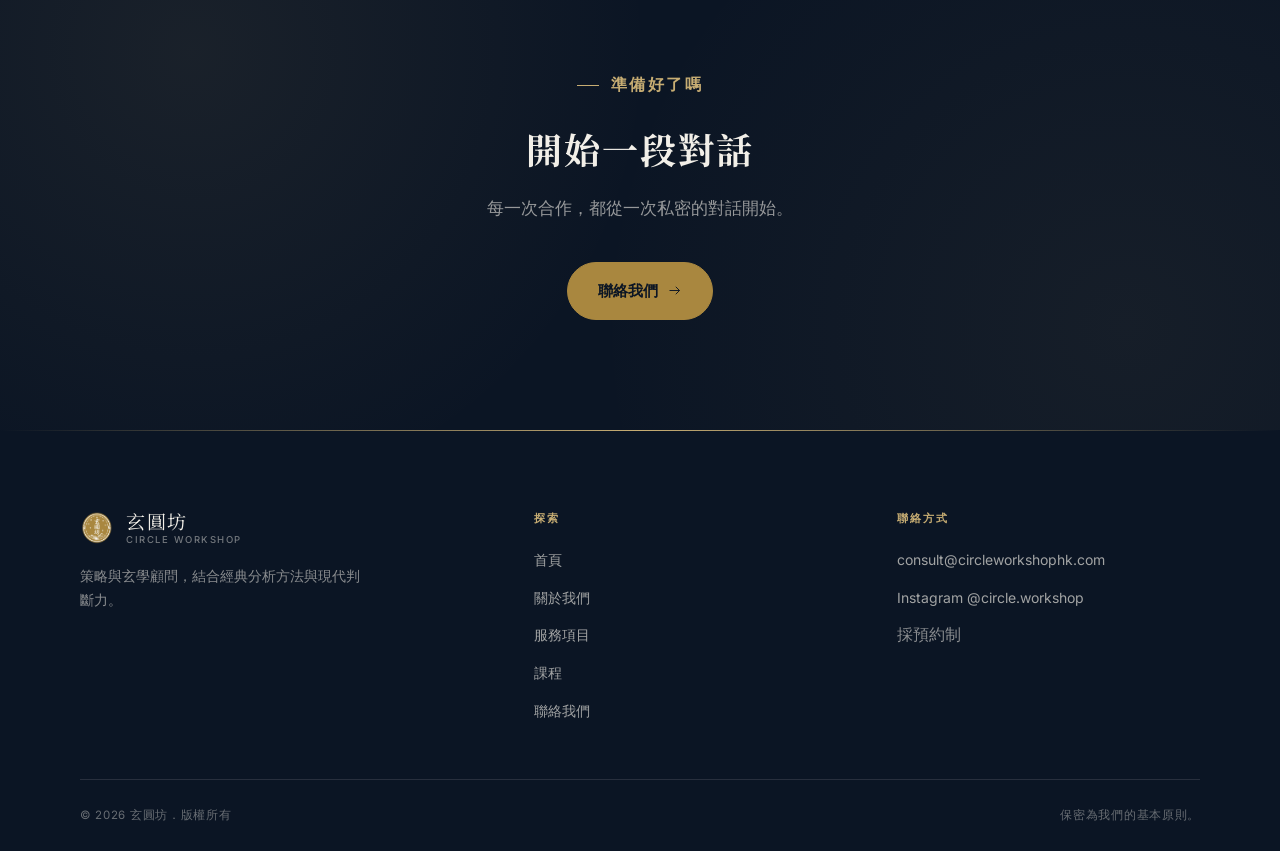
==== commit 742b5da4: "Add files via upload" ====
--- a/about.html
+++ b/about.html
@@ -25,6 +25,7 @@
       <a href="index.html">首頁</a>
       <a href="about.html" class="active">關於我們</a>
       <a href="services.html">服務項目</a>
+      <a href="courses.html">課程</a>
       <a href="contact.html">聯絡我們</a>
     </div>
     <button class="nav-toggle" id="navToggle" aria-label="Toggle menu">
@@ -178,6 +179,7 @@
         <li><a href="index.html">首頁</a></li>
         <li><a href="about.html">關於我們</a></li>
         <li><a href="services.html">服務項目</a></li>
+        <li><a href="courses.html">課程</a></li>
         <li><a href="contact.html">聯絡我們</a></li>
       </ul>
     </div>
--- a/style.css
+++ b/style.css
@@ -284,6 +284,22 @@
   margin-top:20px; font-size:11.5px; letter-spacing:0.14em; text-transform:uppercase; color:var(--blue-grey);
 }
 
+/* ---------- COURSES TEASER (home) ---------- */
+.courses-teaser{
+  background-color:var(--paper);
+  background-image:
+    linear-gradient(rgba(242,239,232,0.93), rgba(242,239,232,0.93)),
+    url('images/section-bg.jpg');
+  background-size:cover, cover;
+  background-position:center, center 60%;
+  background-repeat:no-repeat, no-repeat;
+}
+.courses-teaser .philosophy-grid{ align-items:center; }
+.courses-teaser .btn{ margin-top:14px; }
+.info-block{ border-left:2px solid var(--gold); padding-left:32px; display:flex; flex-direction:column; gap:26px; }
+.info-label{ font-size:12px; letter-spacing:0.16em; text-transform:uppercase; color:var(--gold); margin-bottom:8px; }
+.info-value{ font-family:var(--serif-cn); font-size:19px; color:var(--navy-deep); line-height:1.5; }
+
 /* ---------- PROCESS / HOW WE WORK ---------- */
 .process{
   background-color:var(--navy-deep);
@@ -318,6 +334,14 @@
   font-family:var(--serif-cn); font-size:21px; font-weight:500; color:var(--paper); margin-bottom:10px;
 }
 .process-copy p{ font-size:15px; color:rgba(242,239,232,0.62); max-width:520px; }
+
+.lang-badges{ display:flex; flex-wrap:wrap; gap:16px; margin-top:20px; }
+.lang-badge{
+  font-family:var(--serif-cn); font-size:16px; color:var(--paper);
+  border:1px solid rgba(199,173,115,0.4); border-radius:999px;
+  padding:14px 30px; transition:border-color .3s ease, background .3s ease;
+}
+.lang-badge:hover{ border-color:var(--gold-soft); background:rgba(199,173,115,0.08); }
 
 @media (max-width:600px){
   .process-step{ grid-template-columns:44px 1fr; gap:20px; }
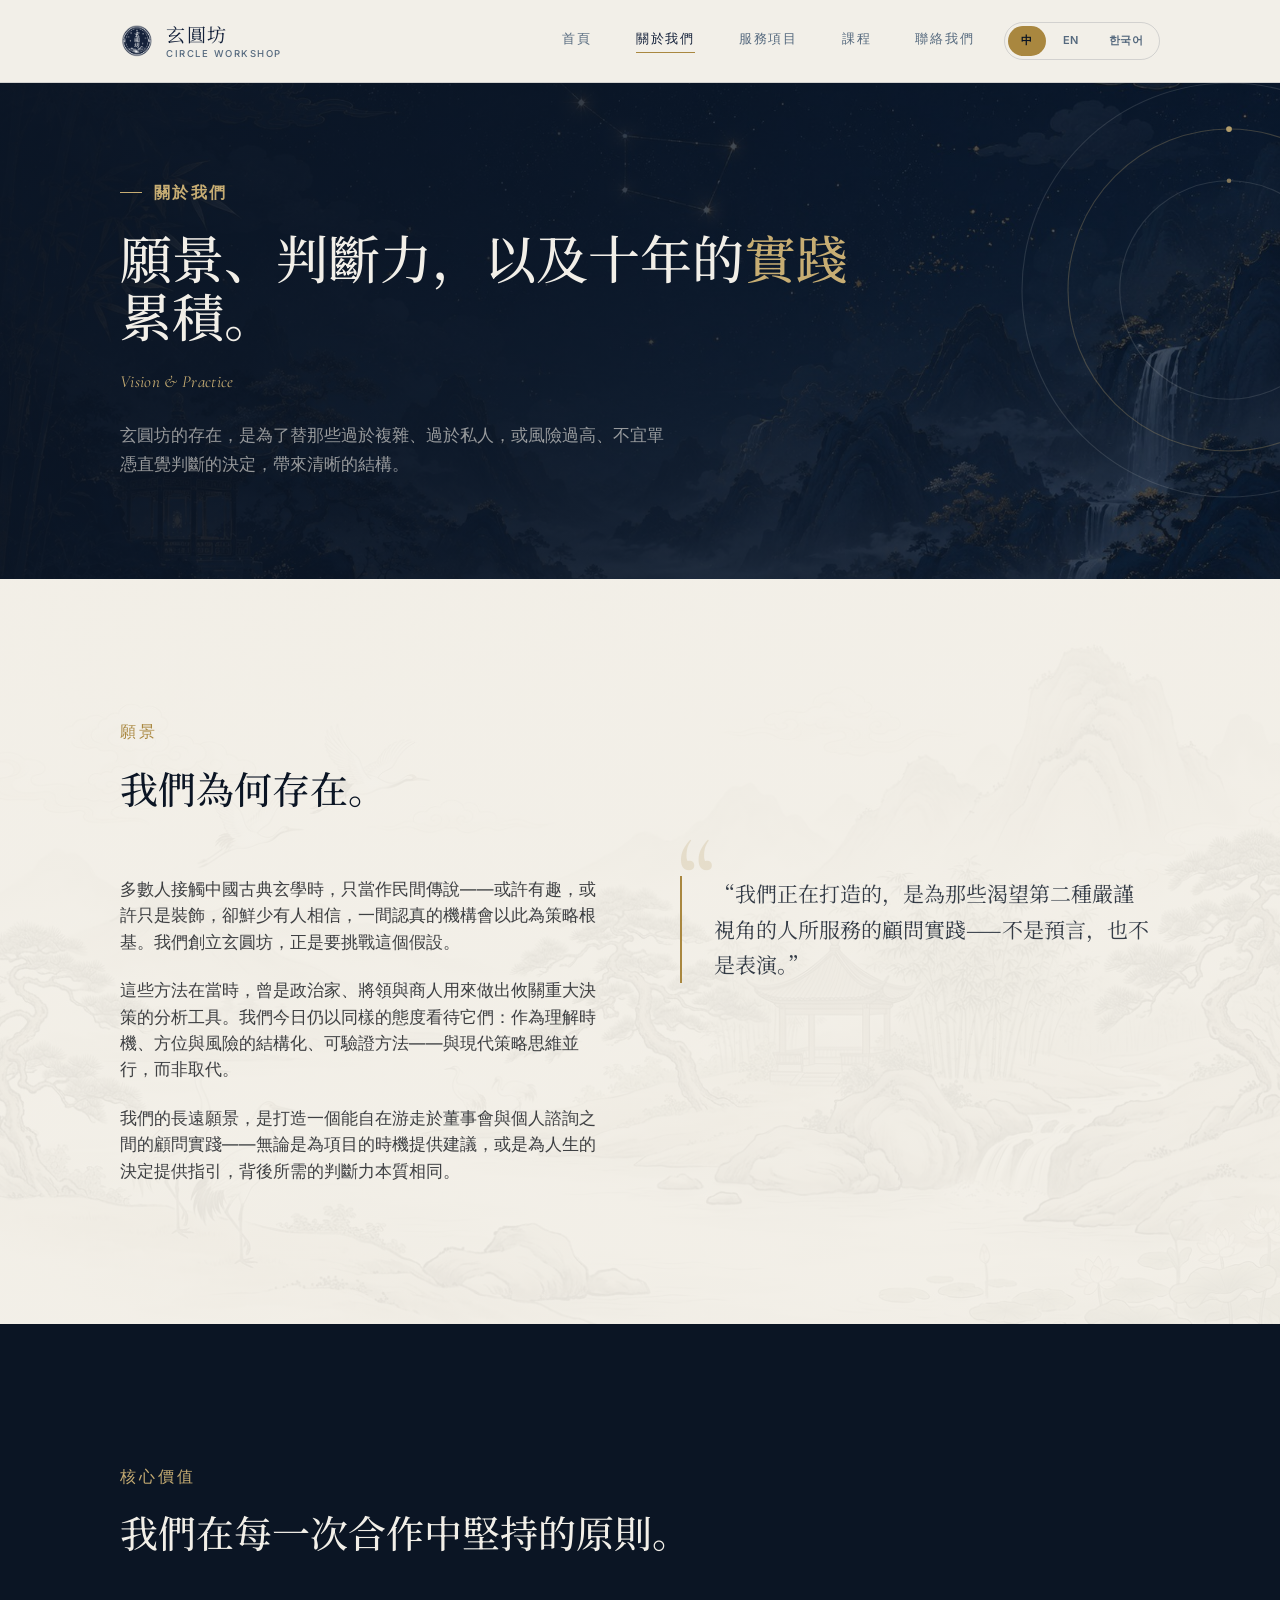
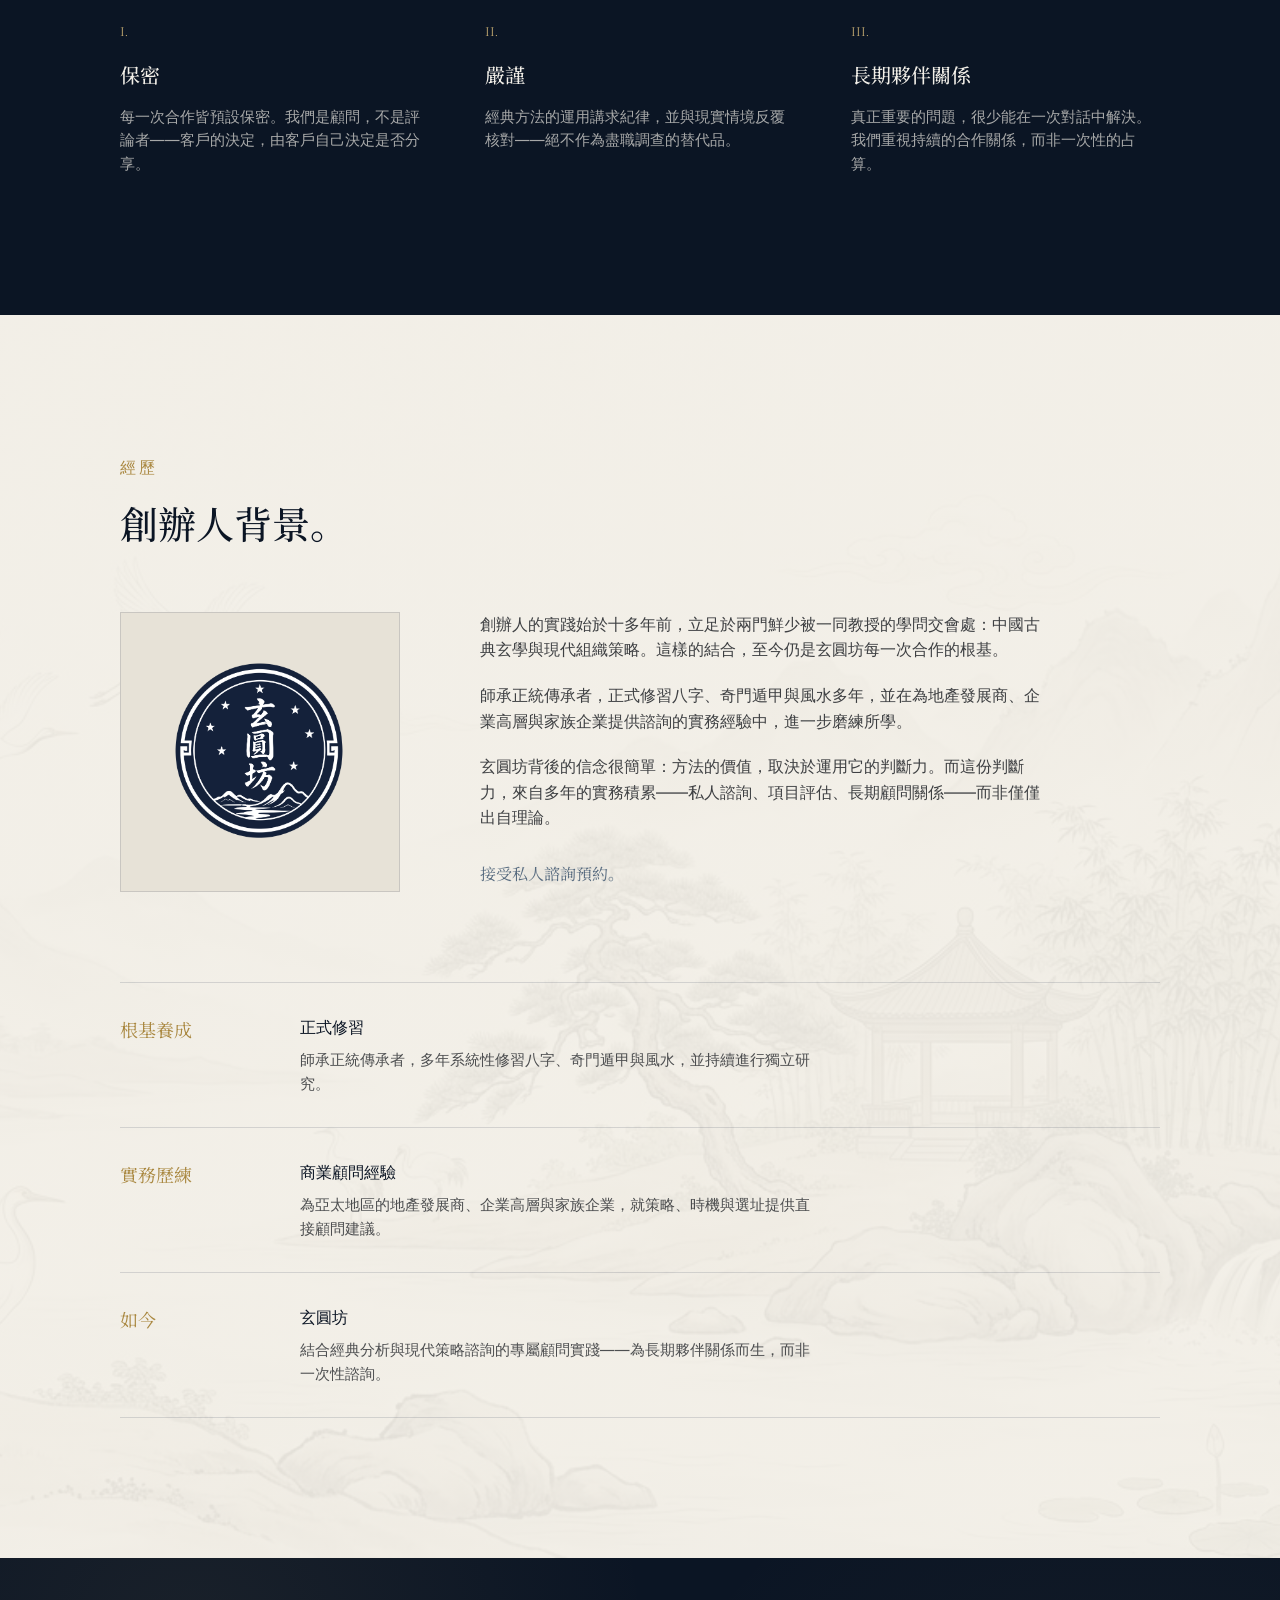
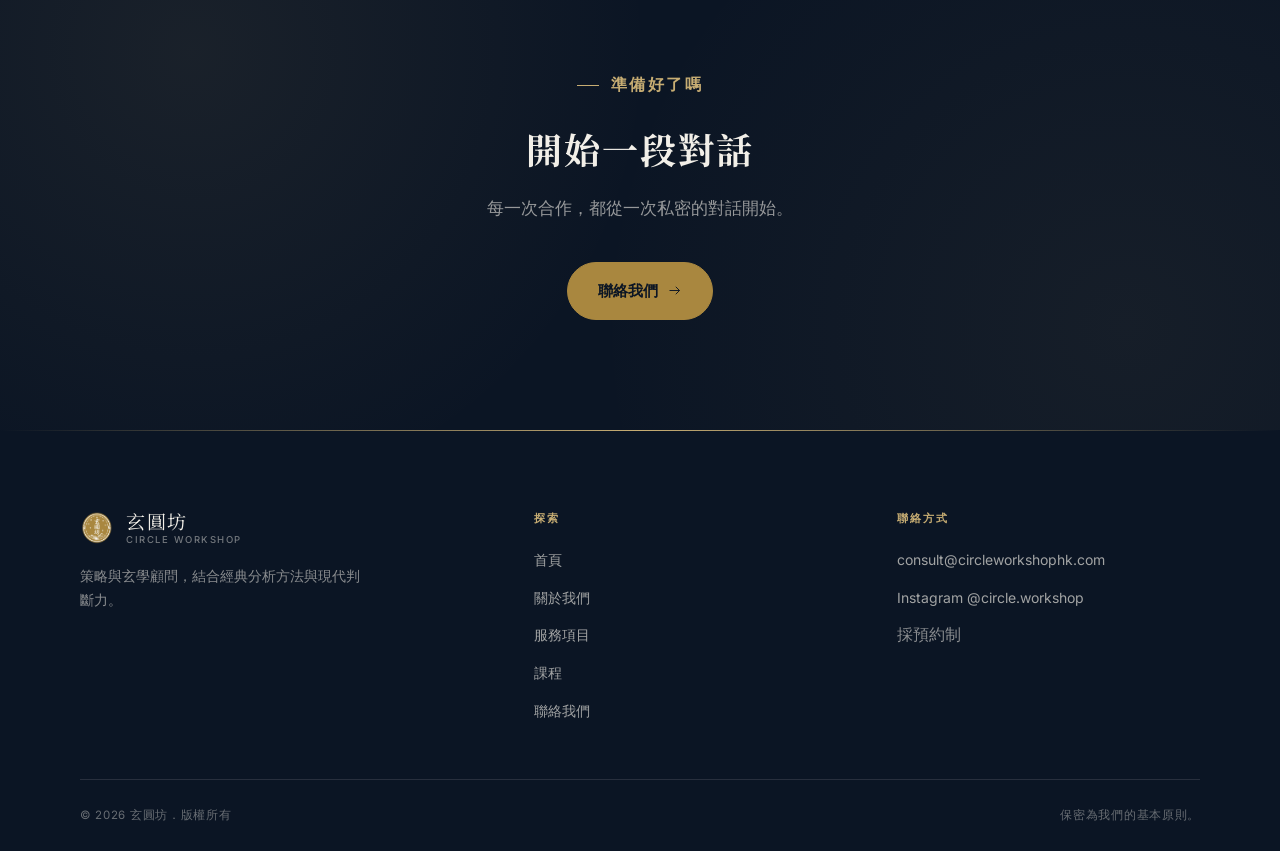
==== commit 983ff0f2: "Add files via upload" ====
--- a/about.html
+++ b/about.html
@@ -21,16 +21,23 @@
         <span class="brand-en">Circle Workshop</span>
       </span>
     </a>
-    <div class="nav-links" id="navLinks">
+    <div class="nav-right">
+      <div class="nav-links" id="navLinks">
       <a href="index.html">首頁</a>
       <a href="about.html" class="active">關於我們</a>
       <a href="services.html">服務項目</a>
       <a href="courses.html">課程</a>
       <a href="contact.html">聯絡我們</a>
     </div>
-    <button class="nav-toggle" id="navToggle" aria-label="Toggle menu">
+      <div class="lang-switch-group">
+        <a href="about.html" class="lang-opt active">中</a>
+        <a href="about-en.html" class="lang-opt">EN</a>
+        <a href="about-ko.html" class="lang-opt">한국어</a>
+      </div>
+      <button class="nav-toggle" id="navToggle" aria-label="Toggle menu">
       <span></span><span></span><span></span>
     </button>
+    </div>
   </nav>
 </header>
 
--- a/style.css
+++ b/style.css
@@ -85,6 +85,17 @@
 .nav-toggle span:nth-child(1){ top:0; }
 .nav-toggle span:nth-child(2){ top:9px; }
 .nav-toggle span:nth-child(3){ top:18px; }
+
+.nav-right{ display:flex; align-items:center; gap:30px; }
+.lang-switch-group{ display:flex; align-items:center; gap:4px; border:1px solid var(--line); border-radius:999px; padding:3px; }
+.lang-opt{
+  font-family:var(--sans); font-size:11px; font-weight:600; letter-spacing:0.04em;
+  color:var(--blue-grey); border-radius:999px; padding:6px 13px;
+  transition:background .3s ease, color .3s ease;
+}
+.lang-opt:hover{ color:var(--navy); }
+.lang-opt.active{ background:var(--gold); color:var(--navy-deep); }
+.lang-opt.active:hover{ color:var(--navy-deep); }
 
 @media (max-width:760px){
   .nav-links{
@@ -286,19 +297,23 @@
 
 /* ---------- COURSES TEASER (home) ---------- */
 .courses-teaser{
-  background-color:var(--paper);
-  background-image:
-    linear-gradient(rgba(242,239,232,0.93), rgba(242,239,232,0.93)),
+  background-color:var(--navy-deep);
+  overflow:hidden;
+  background-image:
+    linear-gradient(rgba(11,21,36,0.94), rgba(11,21,36,0.94)),
     url('images/section-bg.jpg');
   background-size:cover, cover;
   background-position:center, center 60%;
   background-repeat:no-repeat, no-repeat;
 }
+.courses-teaser .section-eyebrow{ color:var(--gold-soft); }
+.courses-teaser .section-title{ color:var(--paper); }
 .courses-teaser .philosophy-grid{ align-items:center; }
+.courses-teaser p{ color:rgba(242,239,232,0.68); }
 .courses-teaser .btn{ margin-top:14px; }
-.info-block{ border-left:2px solid var(--gold); padding-left:32px; display:flex; flex-direction:column; gap:26px; }
-.info-label{ font-size:12px; letter-spacing:0.16em; text-transform:uppercase; color:var(--gold); margin-bottom:8px; }
-.info-value{ font-family:var(--serif-cn); font-size:19px; color:var(--navy-deep); line-height:1.5; }
+.info-block{ border-left:2px solid var(--gold-soft); padding-left:32px; display:flex; flex-direction:column; gap:26px; }
+.info-label{ font-size:12px; letter-spacing:0.16em; text-transform:uppercase; color:var(--gold-soft); margin-bottom:8px; }
+.info-value{ font-family:var(--serif-cn); font-size:19px; color:var(--paper); line-height:1.5; }
 
 /* ---------- PROCESS / HOW WE WORK ---------- */
 .process{
@@ -478,6 +493,25 @@
 .value-item p{ font-size:14.5px; color:rgba(242,239,232,0.68); }
 @media (max-width:820px){ .value-grid{ grid-template-columns:1fr; gap:40px; } }
 
+/* value-item used on a light/cream background (e.g. courses page) */
+.philosophy .value-item .v-num{ color:var(--gold); }
+.philosophy .value-item h3{ color:var(--navy-deep); }
+.philosophy .value-item p{ color:var(--ink); opacity:0.78; font-size:15px; line-height:1.7; }
+
+/* ---------- CURRICULUM GRID (courses page) ---------- */
+.courses-curriculum{
+  background-color:var(--paper);
+  background-image:
+    linear-gradient(rgba(242,239,232,0.93), rgba(242,239,232,0.93)),
+    url('images/section-bg.jpg');
+  background-size:cover; background-position:center 45%; background-repeat:no-repeat;
+}
+.curriculum-grid{ display:grid; grid-template-columns:repeat(3, 1fr); gap:50px; margin-top:10px; }
+.curriculum-item .c-num{ font-family:var(--serif-en); font-size:15px; color:var(--gold); margin-bottom:16px; }
+.curriculum-item h3{ font-family:var(--serif-cn); font-size:19px; font-weight:500; color:var(--navy-deep); margin-bottom:12px; line-height:1.4; }
+.curriculum-item p{ font-size:14.5px; color:var(--ink); opacity:0.75; line-height:1.7; }
+@media (max-width:820px){ .curriculum-grid{ grid-template-columns:1fr; gap:40px; } }
+
 .timeline{ border-top:1px solid var(--line); margin-top:20px; }
 .timeline-row{ display:grid; grid-template-columns:140px 1fr; gap:40px; padding:32px 0; border-bottom:1px solid var(--line); }
 .timeline-row .t-year{ font-family:var(--serif-cn); font-size:18px; color:var(--gold); }
